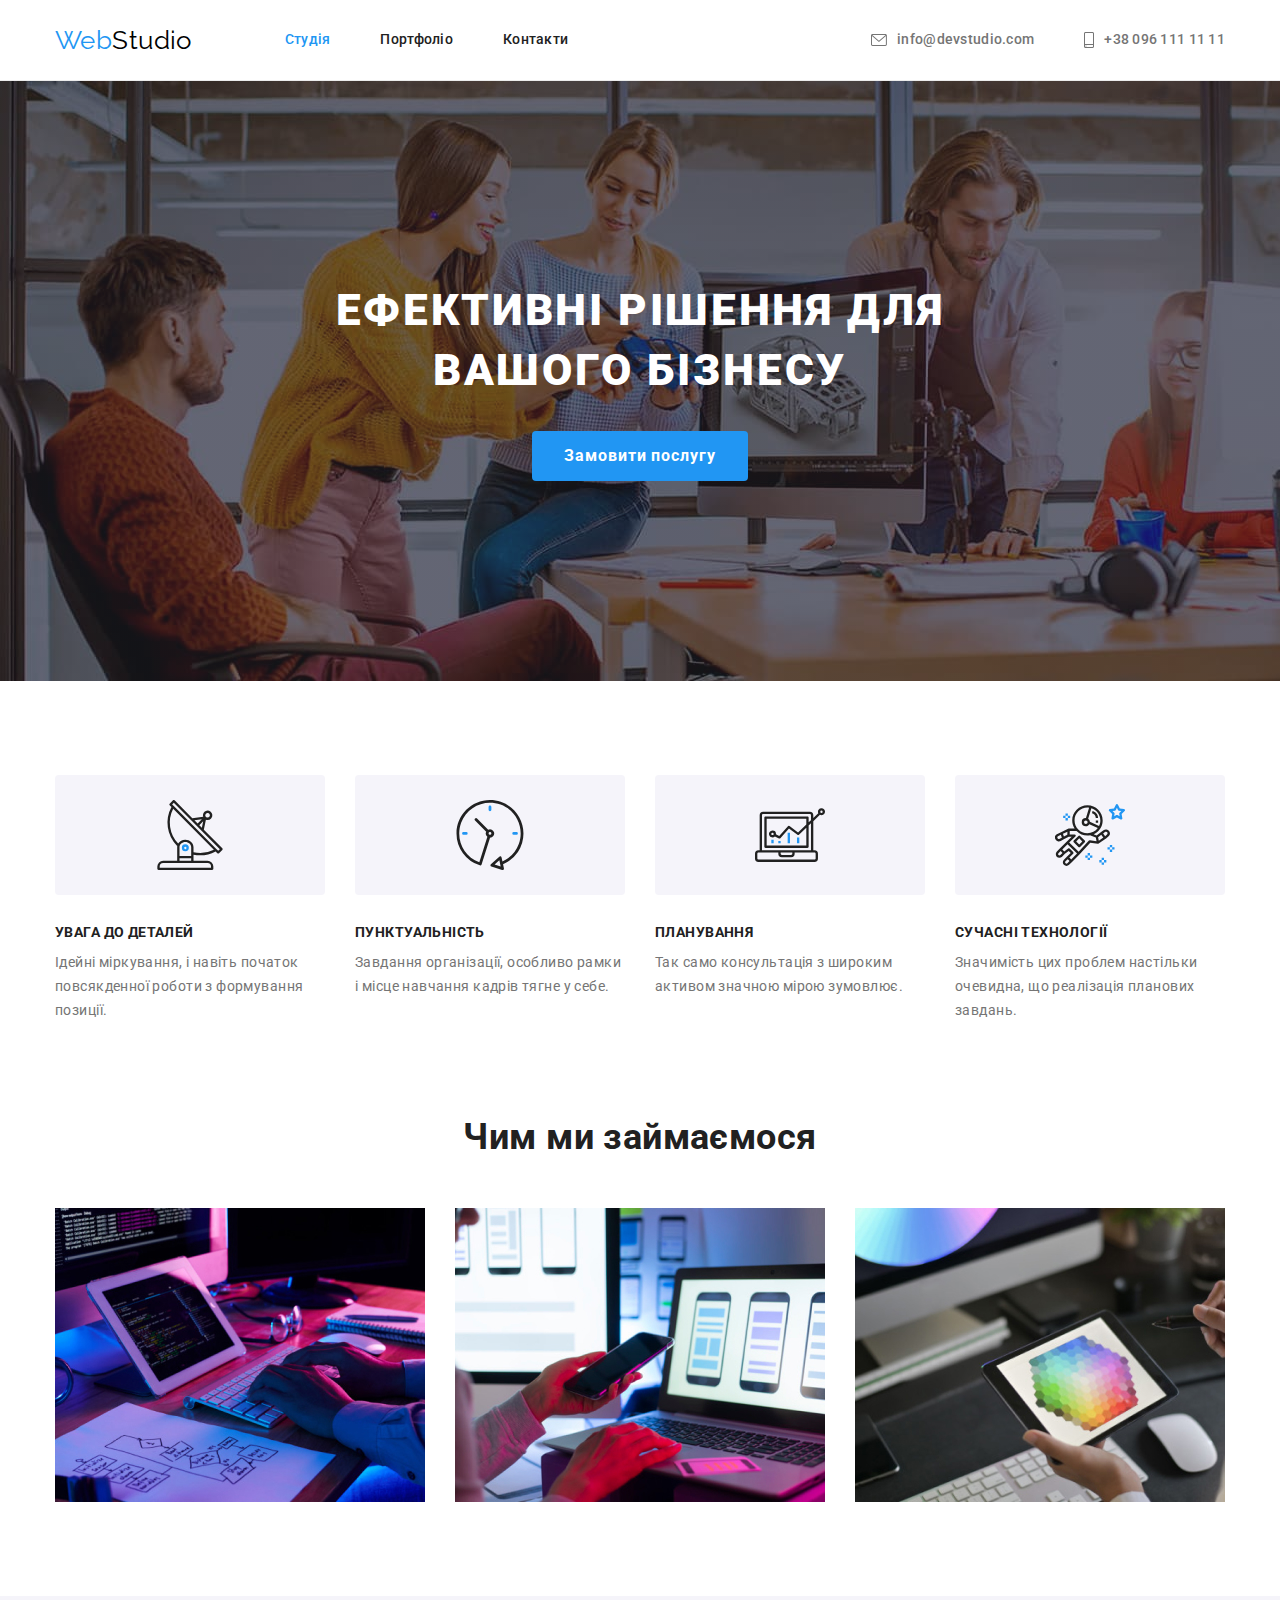
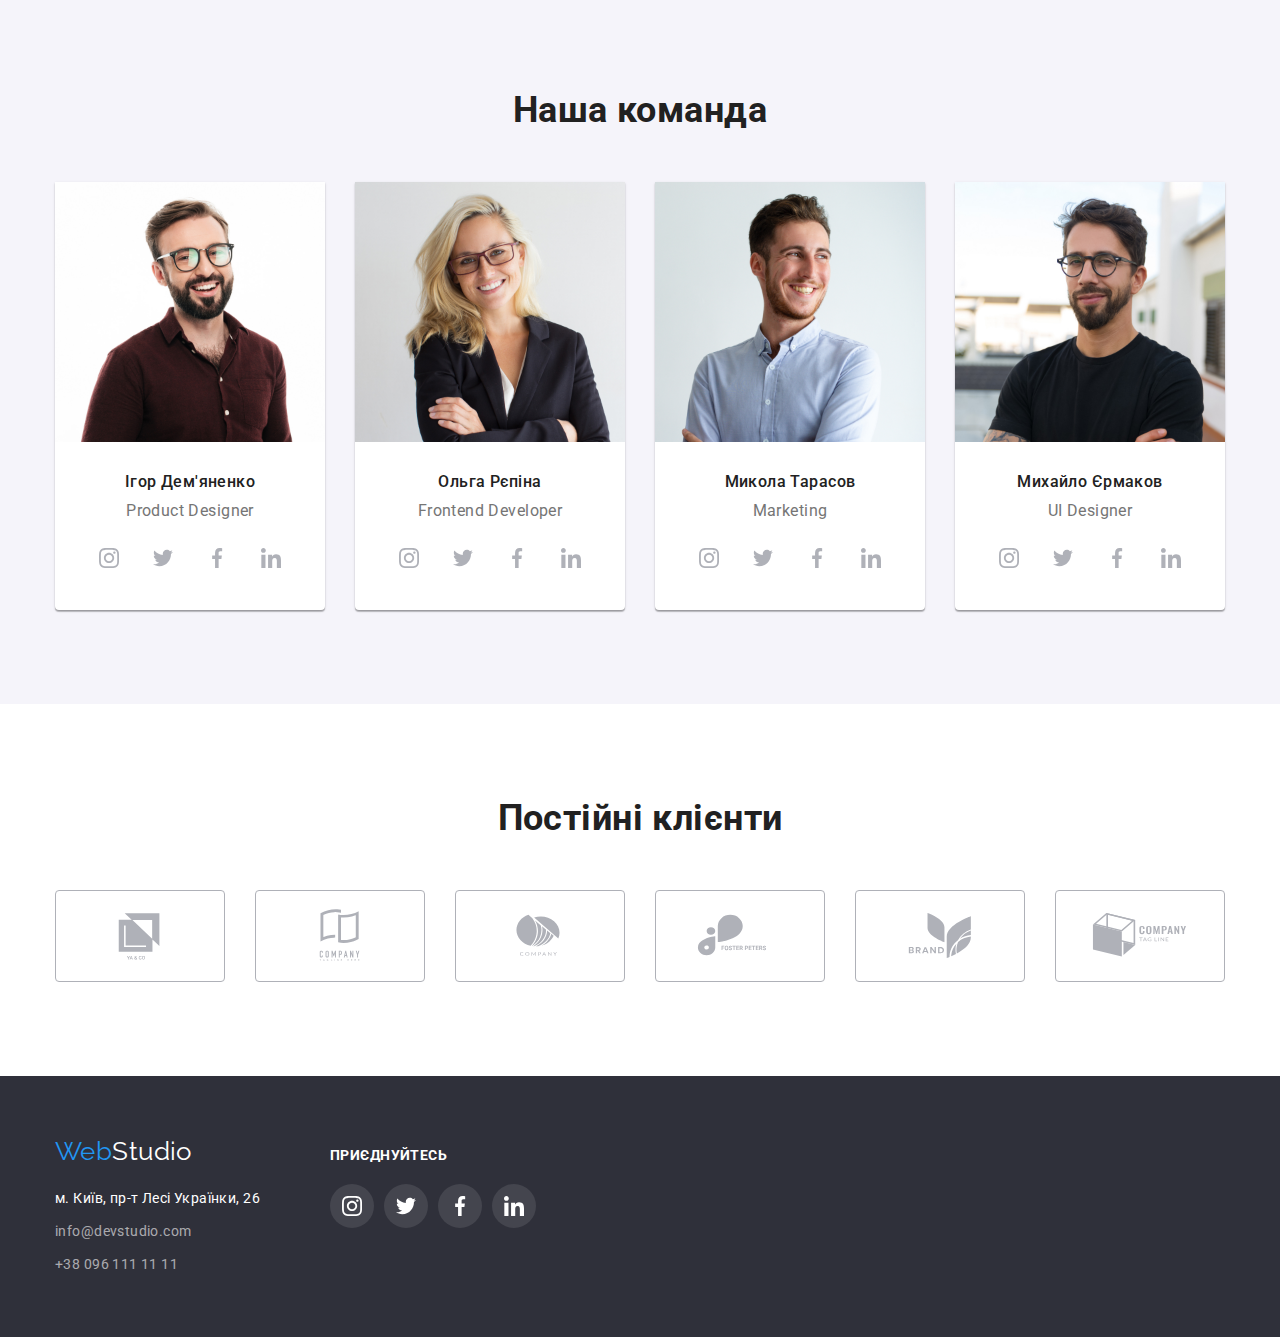
==== index.html @ 2f9bc8a1 "Clone" ====
<!DOCTYPE html>
<html lang="uk">
	<head>
		<meta charset="UTF-8" />
		<meta http-equiv="X-UA-Compatible" content="IE=edge" />
		<meta name="viewport" content="width=device-width, initial-scale=1.0" />
		<title>Document</title>
		<link rel="preconnect" href="https://fonts.googleapis.com" />
		<link rel="preconnect" href="https://fonts.gstatic.com" crossorigin />
		<link
			href="https://fonts.googleapis.com/css2?family=Raleway:wght@700&family=Roboto:wght@400;500;700;900&display=swap"
			rel="stylesheet"
		/>
		<link
			rel="stylesheet"
			href="https://cdnjs.cloudflare.com/ajax/libs/modern-normalize/1.1.0/modern-normalize.min.css"
		/>
		<link rel="stylesheet" href="./css/style.css" />
	</head>
	<body>
		<!-- Шапка сайта -->
		<header class="page-header">
			<nav class="conteiner main-nav">
				<a href="./index.html" class="logo link">Web<span class="logo-header">Studio</span></a>

				<ul class="site-nav list">
					<li class="item"><a href="./index.html" class="link current">Студія</a></li>
					<li class="item"><a href="./portfolio.html" class="link">Портфоліо</a></li>
					<li class="item"><a href="#" class="link">Контакти</a></li>
				</ul>
				<ul class="site-con list">
					<li class="site-con-item"
						><a href="mailto:info@devstudio.com" class="mail-item link text"
							><svg viewBox="0 0 43 32" width="16" class="icon">
								<use xlink:href="./images/sprite.svg#icon-envelope"></use></svg
							>info@devstudio.com</a
						></li
					>
					<li class="site-con-item"
						><a href="tel:+380961111111" class="phone-item link text"
							><svg viewBox="0 0 20 32" width="10" class="icon">
								<use xlink:href="./images/sprite.svg#icon-smartphone"></use></svg
							>+38 096 111 11 11</a
						></li
					>
				</ul>
			</nav>
		</header>
		<main>
			<!-- Герой -->
			<section class="hero hero-bg">
				<h1 class="hero-title">Ефективні рішення для вашого бізнесу</h1>
				<!-- <a href="">Замовити послугу</a> -->
				<button type="button" class="button primary">Замовити послугу</button>
			</section>
			<!--feature Skills -->
			<section class="section feature">
				<div class="conteiner">
					<h2 class="visually-hidden">Скіллс</h2>
					<ul class="feature-list list">
						<li class="feature-item icon-one">
							<h3 class="title">УВАГА ДО ДЕТАЛЕЙ</h3>
							<p class="text"> Ідейні міркування, і навіть початок повсякденної роботи з формування позиції. </p>
						</li>
						<li class="feature-item icon-two">
							<h3 class="title">ПУНКТУАЛЬНІСТЬ</h3>
							<p class="text"> Завдання організації, особливо рамки і місце навчання кадрів тягне у себе. </p>
						</li>
						<li class="feature-item icon-three">
							<h3 class="title">ПЛАНУВАННЯ</h3>
							<p class="text"> Так само консультація з широким активом значною мірою зумовлює. </p>
						</li>
						<li class="feature-item icon-foure">
							<h3 class="title">СУЧАСНІ ТЕХНОЛОГІЇ</h3>
							<p class="text"> Значимість цих проблем настільки очевидна, що реалізація планових завдань. </p>
						</li>
					</ul>
				</div>
			</section>
			<!-- Work -->
			<section class="section work">
				<div class="conteiner">
					<h2 class="section-title">Чим ми займаємося</h2>
					<ul class="work-list list">
						<li class="work-item"><img src="./images/box1.jpg" alt="кодінг" width="370" /></li>
						<li class="work-item"><img src="./images/img.jpg" alt="адаптація" width="370" /></li>
						<li class="work-item"><img src="./images/box3.jpg" alt="вибір кольору" width="370" /></li>
					</ul>
				</div>
			</section>
			<!-- team -->
			<section class="section team">
				<div class="conteiner">
					<h2 class="section-title">Наша команда</h2>
					<ul class="team-list list">
						<li class="team-item">
							<img src="./images/img-4.jpg" alt="Ігор Дем'яненко" width="270" />
							<h3 class="title">Ігор Дем'яненко</h3>
							<p class="text">Product Designer</p>
							<ul class="social-item-list list">
								<li class="social-item">
									<a href="">
										<svg viewBox="0 0 100 100" width="20">
											<use xlink:href="./images/sprite.svg#icon-instagram"></use>
										</svg>
									</a>
								</li>
								<li class="social-item"
									><a href="">
										<svg viewBox="0 0 100 100" width="20">
											<use xlink:href="./images/sprite.svg#icon-twitter"></use>
										</svg> </a
								></li>
								<li class="social-item"
									><a href="">
										<svg viewBox="0 0 100 100" width="20">
											<use xlink:href="./images/sprite.svg#icon-facebook"></use>
										</svg> </a
								></li>
								<li class="social-item"
									><a href="">
										<svg viewBox="0 0 100 100" width="20">
											<use xlink:href="./images/sprite.svg#icon-linkedin"></use>
										</svg> </a
								></li>
							</ul>
						</li>
						<li class="team-item">
							<img src="./images/img-1.jpg" alt="Ольга Рєпіна" width="270" />
							<h3 class="title">Ольга Рєпіна</h3>
							<p class="text">Frontend Developer</p>
							<ul class="social-item-list list">
								<li class="social-item">
									<a href="">
										<svg viewBox="0 0 100 100" width="20">
											<use xlink:href="./images/sprite.svg#icon-instagram"></use>
										</svg>
									</a>
								</li>
								<li class="social-item"
									><a href="">
										<svg viewBox="0 0 100 100" width="20">
											<use xlink:href="./images/sprite.svg#icon-twitter"></use>
										</svg> </a
								></li>
								<li class="social-item"
									><a href="">
										<svg viewBox="0 0 100 100" width="20">
											<use xlink:href="./images/sprite.svg#icon-facebook"></use>
										</svg> </a
								></li>
								<li class="social-item"
									><a href="">
										<svg viewBox="0 0 100 100" width="20">
											<use xlink:href="./images/sprite.svg#icon-linkedin"></use>
										</svg> </a
								></li>
							</ul>
						</li>
						<li class="team-item">
							<img src="./images/img-2.jpg" alt="Микола Тарасов" width="270" />
							<h3 class="title">Микола Тарасов</h3>
							<p class="text">Marketing</p>
							<ul class="social-item-list list">
								<li class="social-item">
									<a href="">
										<svg viewBox="0 0 100 100" width="20">
											<use xlink:href="./images/sprite.svg#icon-instagram"></use>
										</svg>
									</a>
								</li>
								<li class="social-item"
									><a href="">
										<svg viewBox="0 0 100 100" width="20">
											<use xlink:href="./images/sprite.svg#icon-twitter"></use>
										</svg> </a
								></li>
								<li class="social-item"
									><a href="">
										<svg viewBox="0 0 100 100" width="20">
											<use xlink:href="./images/sprite.svg#icon-facebook"></use>
										</svg> </a
								></li>
								<li class="social-item"
									><a href="">
										<svg viewBox="0 0 100 100" width="20">
											<use xlink:href="./images/sprite.svg#icon-linkedin"></use>
										</svg> </a
								></li>
							</ul>
						</li>
						<li class="team-item">
							<img src="./images/img-3.jpg" alt="Михайло Єрмаков" width="270" />
							<h3 class="title">Михайло Єрмаков</h3>
							<p class="text">UI Designer</p>
							<ul class="social-item-list list">
								<li class="social-item">
									<a href="">
										<svg viewBox="0 0 100 100" width="20">
											<use xlink:href="./images/sprite.svg#icon-instagram"></use>
										</svg>
									</a>
								</li>
								<li class="social-item"
									><a href="">
										<svg viewBox="0 0 100 100" width="20">
											<use xlink:href="./images/sprite.svg#icon-twitter"></use>
										</svg> </a
								></li>
								<li class="social-item"
									><a href="">
										<svg viewBox="0 0 100 100" width="20">
											<use xlink:href="./images/sprite.svg#icon-facebook"></use>
										</svg> </a
								></li>
								<li class="social-item"
									><a href="">
										<svg viewBox="0 0 100 100" width="20">
											<use xlink:href="./images/sprite.svg#icon-linkedin"></use>
										</svg> </a
								></li>
							</ul>
						</li>
					</ul>
				</div>
			</section>
			<!-- Client -->
			<section class="section client">
				<div class="conteiner">
					<h2 class="section-title">Постійні клієнти</h2>
					<ul class="client-list list">
						<li class="client-item"
							><a href="">
								<svg viewBox="0 0 57 32" width="106" class="client-icon">
									<use xlink:href="./images/sprite.svg#icon-Logo"></use></svg></a
						></li>
						<li class="client-item"
							><a href=""
								><svg viewBox="0 0 57 32" width="106" class="client-icon">
									<use xlink:href="./images/sprite.svg#icon-Logo-1"></use></svg></a
						></li>
						<li class="client-item"
							><a href=""
								><svg viewBox="0 0 57 32" width="106" class="client-icon">
									<use xlink:href="./images/sprite.svg#icon-Logo-2"></use></svg></a
						></li>
						<li class="client-item"
							><a href=""
								><svg viewBox="0 0 57 32" width="106" class="client-icon">
									<use xlink:href="./images/sprite.svg#icon-Logo-3"></use></svg></a
						></li>
						<li class="client-item"
							><a href=""
								><svg viewBox="0 0 57 32" width="106" class="client-icon">
									<use xlink:href="./images/sprite.svg#icon-Logo-4"></use></svg></a
						></li>
						<li class="client-item"
							><a href=""
								><svg viewBox="0 0 57 32" width="106" class="client-icon">
									<use xlink:href="./images/sprite.svg#icon-Logo-5"></use></svg></a
						></li>
					</ul>
				</div>
			</section>
		</main>
		<!-- Footer -->
		<footer class="footer-bg">
			<div class="conteiner footer-box">
				<div class="address">
					<a href="./index.html" class="logo footer">Web<span class="logo-footer">Studio</span></a>
					<address>
						<ul class="footer-list list">
							<li>
								<a href="https://goo.gl/maps/hFcLkhoPXMKdGGqA7" target="_blank"> м. Київ, пр-т Лесі Українки, 26 </a>
							</li>
							<li><a href="mailto:info@devstudio.com" class="footer-list-link">info@devstudio.com</a></li>
							<li><a href="tel:+380961111111" class="footer-list-link">+38 096 111 11 11</a></li>
						</ul>
					</address>
				</div>
				<div class="footer-social">
					<p class="text">ПРИЄДНУЙТЕСЬ</p>
					<ul class="social-item-list list">
						<li class="social-item">
							<a href="">
								<svg viewBox="0 0 100 100" width="20">
									<use xlink:href="./images/sprite.svg#icon-instagram"></use>
								</svg>
							</a>
						</li>
						<li class="social-item"
							><a href="">
								<svg viewBox="0 0 100 100" width="20">
									<use xlink:href="./images/sprite.svg#icon-twitter"></use>
								</svg> </a
						></li>
						<li class="social-item"
							><a href="">
								<svg viewBox="0 0 100 100" width="20">
									<use xlink:href="./images/sprite.svg#icon-facebook"></use>
								</svg> </a
						></li>
						<li class="social-item"
							><a href="">
								<svg viewBox="0 0 100 100" width="20">
									<use xlink:href="./images/sprite.svg#icon-linkedin"></use></svg></a
						></li>
					</ul>
				</div>
			</div>
		</footer>
	</body>
</html>
---- css/style.css ----
/* Logo-color #2196F3 #000000  */
/* text-color #212121 #757575 */
/* blue #2196F3 */
/* white #FFFFFF */
/* footer color: rgba(255, 255, 255, 0.6); */
/* background color #FFFFFF #2F303A #F5F5F5 #F5F4FA  */
:root {
	--primary-text-color: #212121;
	--paragraph-text-color: #757575;
	--accent-color: #2196f3;
	--primary-white-color: #ffffff;
	--secondary-color: #f5f4fa;
	--bg-secondary-color: #2f303a;
	--icon-color: #afb1b8;
}

/* * {
	outline: 1px solid orange;
} */

h1,
h2,
h3,
h4,
h5,
h6,
ul,
p {
	margin: 0;
}
ul {
	padding: 0;
}

.conteiner {
	width: 1200px;
	padding-left: 15px;
	padding-right: 15px;
	margin: 0 auto;
}

body {
	background: var(--primary-white-color);
	color: var(--primary-text-color);
	font-size: 14px;
	font-family: Roboto, sans-serif;
	letter-spacing: 0.03em;
}

.text {
	color: var(--paragraph-text-color);
	/* font-size: 14px; */
	line-height: 1.71;
}

.list {
	list-style: none;
}

/* Logo */
.logo > span:hover,
.logo > span:focus {
	color: var(--accent-color);
}

.logo {
	color: var(--accent-color);
	font-family: Raleway, sans-serif;
	font-size: 26px;
	line-height: 1.19;
	text-decoration: none;
}
.logo-header {
	color: #000000;
}

.logo-footer {
	color: var(--primary-white-color);
}
/* Header */

.page-header {
	border-bottom: 1px solid #ececec;
}

.main-nav {
	display: flex;
	align-items: center;
}

/* Site-nav */

.site-nav {
	display: flex;
	margin-left: 93px;
}

.site-nav .item:not(:last-child),
.site-con :not(:last-child) {
	margin-right: 50px;
}

.site-nav .link {
	display: block;
	padding-top: 32px;
	padding-bottom: 32px;
	color: var(--primary-text-color);
	font-weight: 500;
	/* font-size: 14px; */
	line-height: 1.14;
	letter-spacing: 0.02em;
	text-decoration: none;
}

.site-nav .link:hover,
.site-nav .link:focus {
	color: var(--accent-color);
}

.site-nav .link.current {
	color: var(--accent-color);
}

.site-con {
	display: flex;
	margin-left: auto;
}
.icon {
	display: flex;
	align-items: center;
	margin-right: 10px;
	fill: var(--icon-color);
	--icon-color: currentColor;
}
/* .icon:hover,
.icon:focus {
	fill: var(--accent-color);
} */

.site-con-item a {
	display: flex;
	fill: var(--icon-color);
	/* outline: 1px solid tomato; */
}

.site-con .link {
	font-weight: 500;

	/* font-size: 14px; */
	line-height: 1.14;
	letter-spacing: 0.02em;
	text-decoration: none;
}

.site-con a:hover,
.site-con a:focus {
	color: var(--accent-color);
	fill: var(--accent-color);
}

/* Hero */
.hero {
	text-align: center;
	padding-top: 200px;
	padding-bottom: 200px;
}

.hero-title {
	max-width: 696px;
	margin: 0 auto;
	margin-bottom: 30px;

	color: var(--primary-white-color);
	font-weight: 900;
	font-size: 44px;
	line-height: 1.36;

	text-align: center;
	letter-spacing: 0.06em;
	text-transform: uppercase;
}

.hero-bg {
	height: 600px;
	max-width: 1600px;
	margin-left: auto;
	margin-right: auto;
	background-image: linear-gradient(to right, rgba(47, 48, 58, 0.4), rgba(47, 48, 58, 0.4)),
		url(../images/backgraund-hero.jpg);
	/* text-align: center; */
	background-color: var(--bg-secondary-color);
}

/* Section */

/* Hide heading */
.visually-hidden {
	position: absolute;
	white-space: nowrap;
	width: 1px;
	height: 1px;
	overflow: hidden;
	border: 0;
	padding: 0;
	clip: rect(0 0 0 0);
	clip-path: inset(50%);
	margin: -1px;
}

.section {
	padding-top: 94px;
	padding-bottom: 94px;
}

.section-title {
	margin-bottom: 50px;

	/* color: #212121; */
	font-weight: 700;
	font-size: 36px;
	line-height: 1.16;
	text-align: center;
}

/* feature */

.title {
	margin-bottom: 10px;
}

.feature {
	padding-bottom: 47px;
}

.feature-list {
	display: flex;
	/* max-width: 270px; */
	margin: auto;
}

.feature-item {
	max-width: 270px;
	margin-right: 30px;
}

.feature-item::before {
	display: block;
	content: "";
	height: 120px;
	background-color: var(--secondary-color);
	border-radius: 4px;
	margin-bottom: 30px;
	background-repeat: no-repeat;
	background-position: center;
	/* background-size: contain; */
}

.icon-one::before {
	background-image: url("../images/svg/antenna.svg");
}

.icon-two::before {
	background-image: url("../images/svg/clock.svg");
}

.icon-three::before {
	background-image: url("../images/svg/diagram.svg");
}

.icon-foure::before {
	background-image: url("../images/svg/astronaut.svg");
}

.feature-list .title {
	font-weight: 700;
	font-size: 14px;
	line-height: 1.14;
	text-transform: uppercase;
}

.feature-item:last-child {
	margin-right: 0;
}

/* Work */
.work {
	padding-top: 47px;
}
.work-list {
	display: flex;
	justify-content: space-between;
}
/* Team */

.team {
	background-color: var(--secondary-color);
}

.team-list {
	display: flex;
}

.team-item {
	margin-right: 30px;
	background: #ffffff;

	text-align: center;

	box-shadow: 0px 1px 3px rgba(0, 0, 0, 0.12), 0px 1px 1px rgba(0, 0, 0, 0.14), 0px 2px 1px rgba(0, 0, 0, 0.2);
	border-radius: 0px 0px 4px 4px;
}

.team-list .team-item:last-child {
	margin-right: 0;
}

.team-list .title {
	margin-top: 30px;

	font-weight: 500;
	font-size: 16px;
	line-height: 1.19;
}

.team-list .text {
	margin-bottom: 16px;

	font-size: 16px;
	line-height: 1.19;
}

.social-item-list {
	display: flex;
	justify-content: center;
	margin-bottom: 30px;
	gap: 10px;
}

.social-item a {
	display: flex;
	justify-content: center;
	fill: var(--icon-color);
	width: 44px;
	height: 44px;
	background-color: var(--primary-white-color);
	border-radius: 50%;
}

.social-item a:hover,
.social-item a:focus {
	background: var(--accent-color);
	fill: var(--primary-white-color);
}

/* Clients */

.client-list {
	display: flex;
	justify-content: space-between;
}

.client-item {
	display: flex;
	justify-content: center;
	width: 170px;
	height: 92px;
	border: 1px solid #afb1b8;
	border-radius: 4px;
}

.client-item a {
	display: flex;
	justify-content: center;
	fill: var(--icon-color);
	padding: 0 32px;
}

.client-item a:hover,
.client-item a:focus {
	fill: var(--accent-color);
}

.client-item:hover,
.client-item:focus {
	width: 170px;
	height: 92px;
	border: 1px solid var(--accent-color);
	border-radius: 4px;
}

/* footer */
.logo.footer {
	display: block;
	margin-bottom: 20px;
}

.footer-list li {
	margin-bottom: 9px;
}

.footer-list a {
	color: var(--primary-white-color);
	font-size: 14px;
	line-height: 1.71;
	text-decoration: none;
	font-style: normal;
}

.footer-list .footer-list-link {
	color: rgba(255, 255, 255, 0.6);
}

.footer-list a:hover,
.footer-list a:focus {
	color: var(--accent-color);
}

.footer-bg {
	padding-top: 60px;
	padding-bottom: 60px;
	background-color: var(--bg-secondary-color);
}

.footer-list li:last-child {
	margin: 0;
}

.footer-box {
	display: flex;
	align-items: baseline;
}

.footer-social {
	width: 206px;
	margin-left: 70px;
}

.footer-social ul {
	margin-bottom: 0;
}

.footer-social .text {
	font-weight: 700;
	font-size: 14px;
	line-height: 1.14;
	/* letter-spacing: 0.03em; */
	text-transform: uppercase;

	color: var(--primary-white-color);
	margin-bottom: 20px;
}

.footer-social .social-item a {
	fill: var(--primary-white-color);
	background: rgba(255, 255, 255, 0.1);
}
.footer-social .social-item a:hover,
.footer-social .social-item a:focus {
	background: var(--accent-color);
}

/* Button */

.button {
	font-family: inherit;
	text-decoration: none;
	cursor: pointer;
	border-radius: 4px;
	border: none;
}

.button.primary {
	padding: 10px 32px;

	color: var(--primary-white-color);
	background-color: var(--accent-color);
	font-weight: 700;
	font-size: 16px;
	line-height: 1.88;
	letter-spacing: 0.06em;
}
.button.secondary {
	padding-left: 22px;
	padding-right: 22px;
	padding-top: 6px;
	padding-bottom: 6px;

	color: var(--primary-text-color);
	background-color: var(--secondary-color);

	font-weight: 500;
	font-size: 16px;
	line-height: 1.62;

	text-align: center;
	letter-spacing: 0.03em;
}

.button:hover,
.button:focus {
	color: var(--primary-white-color);
	background-color: var(--accent-color);
	box-shadow: 0px 3px 1px rgba(0, 0, 0, 0.1), 0px 1px 2px rgba(0, 0, 0, 0.08), 0px 2px 2px rgba(0, 0, 0, 0.12);
}

/* portfolio */

img {
	display: block;
}

.filter-button {
	display: flex;
	gap: 9px;
	/* width: 575px;
	margin: auto; */
	justify-content: center;
	margin-bottom: 50px;
}

.filter-list {
	display: flex;
	flex-wrap: wrap;
}

.filter-item {
	width: 370px;
	margin-right: 30px;
	margin-bottom: 30px;
	/* box-shadow: 0px 1px 1px rgba(0, 0, 0, 0.12), 0px 4px 4px rgba(0, 0, 0, 0.06), 1px 4px 6px rgba(0, 0, 0, 0.16); */
	/* border: 1px solid #eeeeee; */
}

.filter-item-list {
	display: block;
	text-decoration: none;
	color: var(--primary-text-color);
}

.filter-item-list:hover,
.filter-item-list:focus {
	box-shadow: 0px 1px 1px rgba(0, 0, 0, 0.12), 0px 4px 4px rgba(0, 0, 0, 0.06), 1px 4px 6px rgba(0, 0, 0, 0.16);
}

.border {
	padding-top: 20px;
	padding-right: 24px;
	padding-bottom: 20px;
	padding-left: 24px;

	border: 1px solid #eeeeee;
	border-top: transparent;
}

/* .border {
	border-bottom:1px solid #eeeeee;
	border-left:1px solid #eeeeee;
	border-right:1px solid #eeeeee;
} */

.filter-item:nth-child(3n) {
	margin-right: 0;
}

.filter-item:nth-last-child(-n + 3) {
	margin-bottom: 0;
}

.filter-list .title {
	/* padding-top: 20px;
	padding-left: 24px; */

	margin-bottom: 4px;
	font-weight: 700;
	font-size: 18px;
	line-height: 2;

	letter-spacing: 0.06em;
}

.filter-list .text {
	/* padding-bottom: 20px;
	padding-left: 24px; */

	font-size: 16px;
	line-height: 1.88;

	letter-spacing: 0.03em;
}
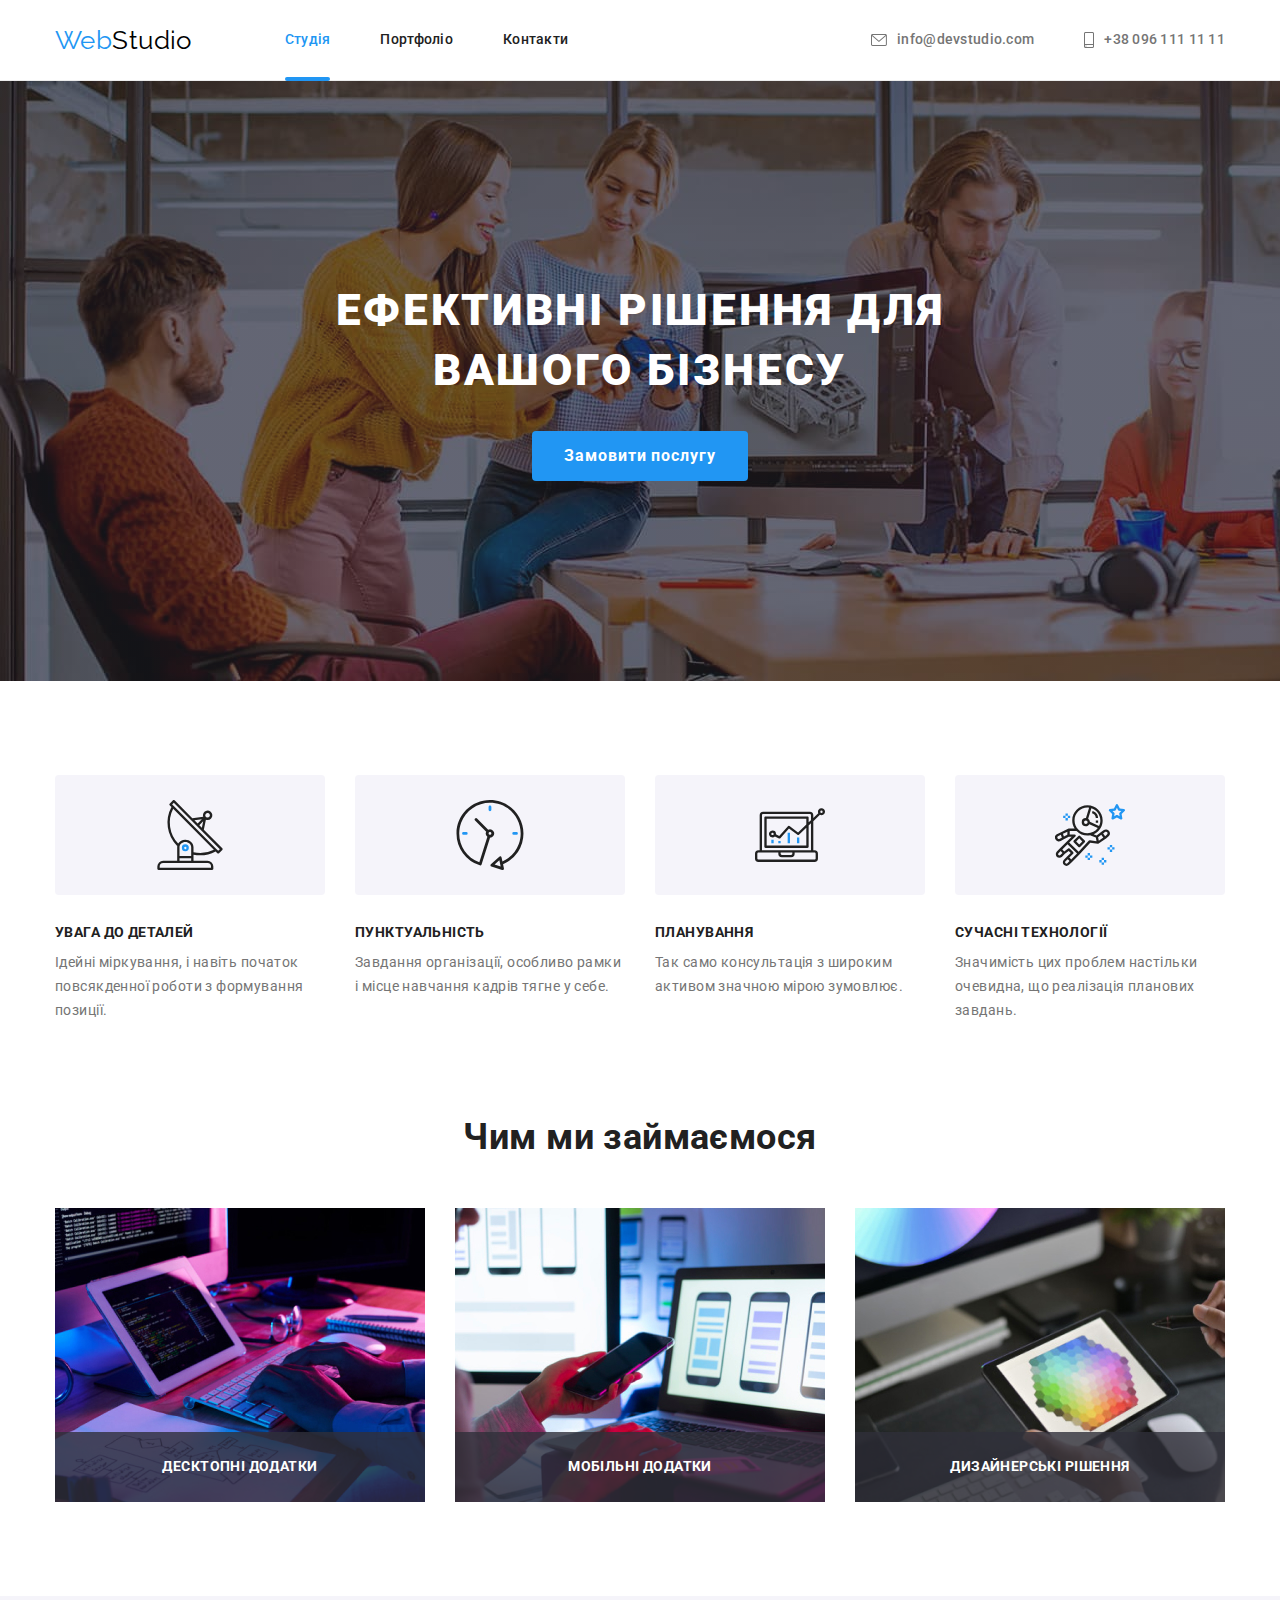
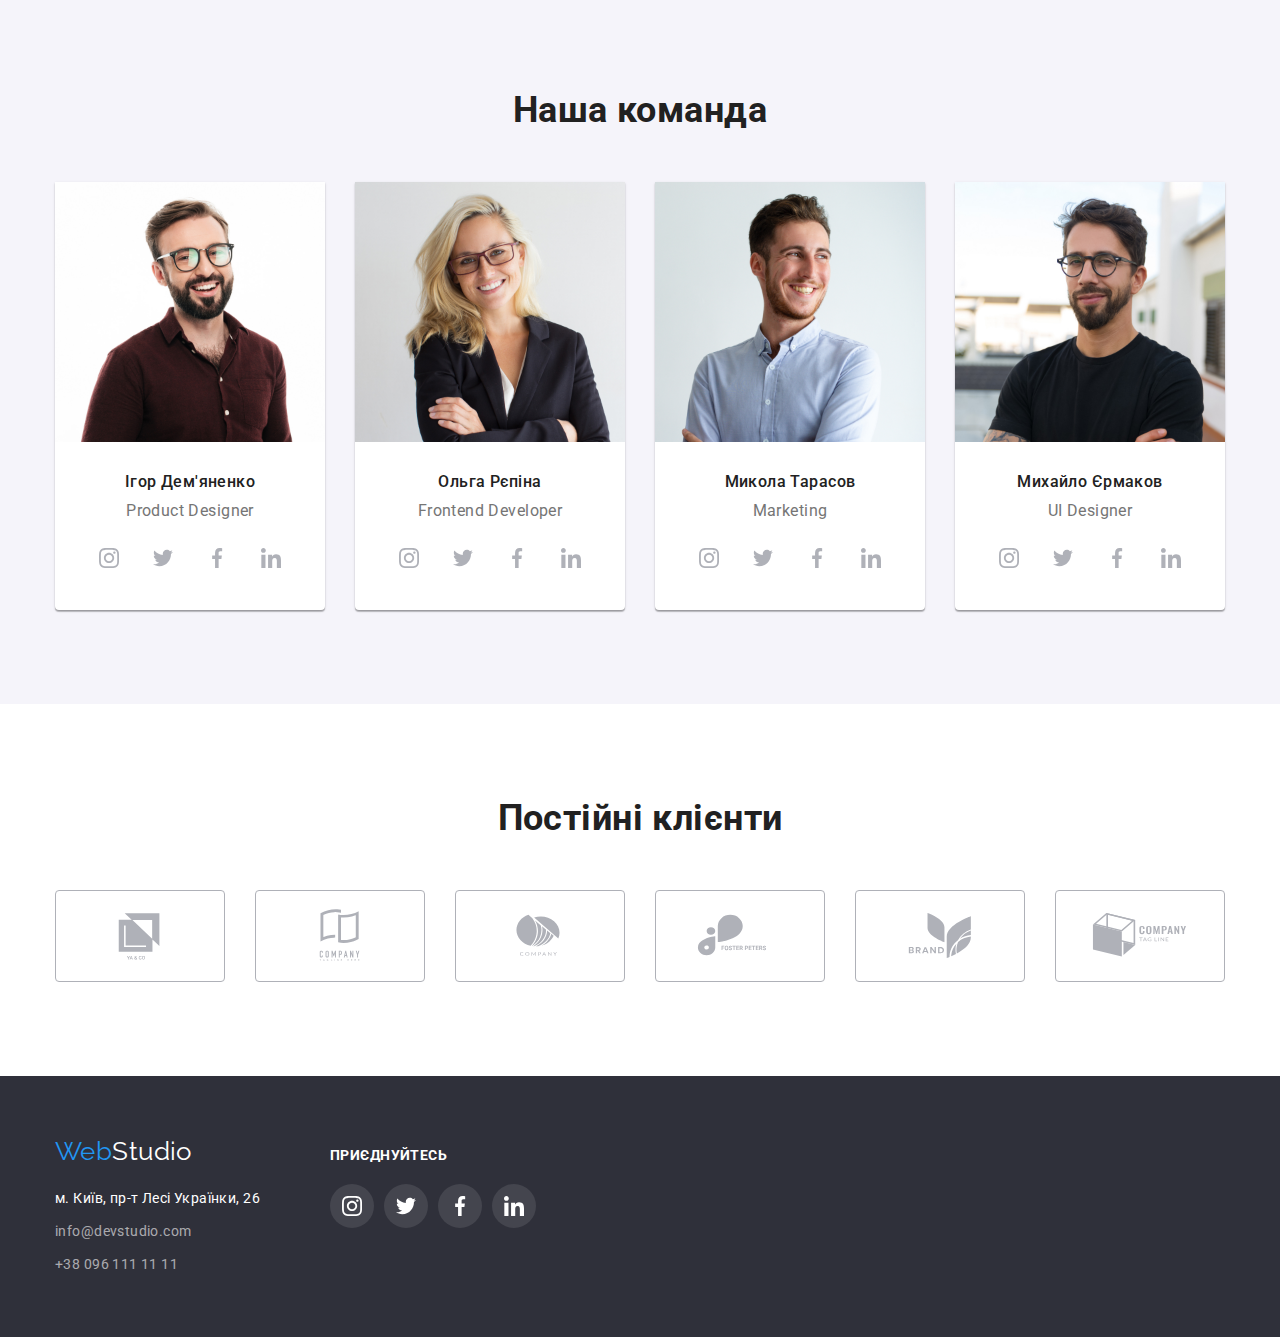
==== commit 3dcab889: "Redact_01" ====
--- a/index.html
+++ b/index.html
@@ -15,7 +15,7 @@
 			rel="stylesheet"
 			href="https://cdnjs.cloudflare.com/ajax/libs/modern-normalize/1.1.0/modern-normalize.min.css"
 		/>
-		<link rel="stylesheet" href="./css/style.css" />
+		<link rel="stylesheet" href="./css/style.css" />		
 	</head>
 	<body>
 		<!-- Шапка сайта -->
@@ -51,7 +51,16 @@
 			<section class="hero hero-bg">
 				<h1 class="hero-title">Ефективні рішення для вашого бізнесу</h1>
 				<!-- <a href="">Замовити послугу</a> -->
-				<button type="button" class="button primary">Замовити послугу</button>
+				<button type="button" class="button primary" data-modal-open>Замовити послугу</button>
+				<div class="backdrop is-hidden" data-modal>
+					<div class="modal">
+						<button class="modal-btn" data-modal-close>
+							<svg viewBox="0 0 32 32" width="18">
+								<use xlink:href="./images/sprite.svg#icon-close"></use>
+							</svg>
+						</button>
+					</div>
+				</div>
 			</section>
 			<!--feature Skills -->
 			<section class="section feature">
@@ -82,9 +91,18 @@
 				<div class="conteiner">
 					<h2 class="section-title">Чим ми займаємося</h2>
 					<ul class="work-list list">
-						<li class="work-item"><img src="./images/box1.jpg" alt="кодінг" width="370" /></li>
-						<li class="work-item"><img src="./images/img.jpg" alt="адаптація" width="370" /></li>
-						<li class="work-item"><img src="./images/box3.jpg" alt="вибір кольору" width="370" /></li>
+						<li class="work-item"
+							><img src="./images/box1.jpg" alt="кодінг" width="370" />
+							<p>Десктопні додатки</p>
+						</li>
+						<li class="work-item"
+							><img src="./images/img.jpg" alt="адаптація" width="370" />
+							<p>Мобільні додатки</p>
+						</li>
+						<li class="work-item"
+							><img src="./images/box3.jpg" alt="вибір кольору" width="370" />
+							<p>Дизайнерські рішення</p>
+						</li>
 					</ul>
 				</div>
 			</section>
@@ -309,5 +327,6 @@
 				</div>
 			</div>
 		</footer>
+		<script src="./js/modal.js"></script>
 	</body>
 </html>
--- a/css/style.css
+++ b/css/style.css
@@ -14,10 +14,6 @@
 	--icon-color: #afb1b8;
 }
 
-/* * {
-	outline: 1px solid orange;
-} */
-
 h1,
 h2,
 h3,
@@ -93,6 +89,7 @@
 .site-nav {
 	display: flex;
 	margin-left: 93px;
+	/* position: relative; */
 }
 
 .site-nav .item:not(:last-child),
@@ -110,6 +107,10 @@
 	line-height: 1.14;
 	letter-spacing: 0.02em;
 	text-decoration: none;
+
+	transition-property: color;
+	transition-duration: 250ms;
+	transition-timing-function:cubic-bezier(0.4, 0, 0.2, 1);
 }
 
 .site-nav .link:hover,
@@ -119,6 +120,19 @@
 
 .site-nav .link.current {
 	color: var(--accent-color);
+	position: relative;
+	display: block;
+}
+
+.site-nav .link.current::after {
+	position: absolute;
+	display: block;
+	bottom: -1px;
+	content: "";
+	width: 100%;
+	height: 4px;
+	background-color: var(--accent-color);
+	border-radius: 2px;
 }
 
 .site-con {
@@ -132,10 +146,6 @@
 	fill: var(--icon-color);
 	--icon-color: currentColor;
 }
-/* .icon:hover,
-.icon:focus {
-	fill: var(--accent-color);
-} */
 
 .site-con-item a {
 	display: flex;
@@ -150,15 +160,77 @@
 	line-height: 1.14;
 	letter-spacing: 0.02em;
 	text-decoration: none;
-}
-
-.site-con a:hover,
-.site-con a:focus {
+
+	transition-property: background-color;
+	transition-duration: 250ms;
+	transition-timing-function:cubic-bezier(0.4, 0, 0.2, 1);
+}
+
+.site-con .link:hover,
+.site-con .link:focus {
 	color: var(--accent-color);
 	fill: var(--accent-color);
 }
 
 /* Hero */
+
+.backdrop {
+	z-index: 1;
+	position: fixed;
+	top: 0;
+	left: 0;
+	width: 100%;
+	height: 100%;
+	background-color: rgba(0, 0, 0, 0.2);
+	opacity: 1;
+	visibility: visible;
+	
+
+	transition: opacity 250ms cubic-bezier(0.4, 0, 0.2, 1), 
+	visibility 250ms cubic-bezier(0.4, 0, 0.2, 1);
+}
+
+.backdrop.is-hidden {
+	opacity: 0;
+	pointer-events: none;
+}
+
+.backdrop.is-hidden .modal{
+	transform: translate(-50%, -50%);
+}
+
+.modal {
+	position: absolute;
+	min-width: 528px;
+	min-height: 581px;
+	left: 50%;
+	top: 50%;
+	transform: translate(-50%, -50%);
+/* 
+	transition: transform 500ms cubic-bezier(0.4, 0, 0.2, 1); */
+	background-color: var(--primary-white-color);
+	box-shadow: 0px 1px 3px rgba(0, 0, 0, 0.12), 0px 1px 1px rgba(0, 0, 0, 0.14), 0px 2px 1px rgba(0, 0, 0, 0.2);
+	border-radius: 4px;
+	transition-duration: 500ms;
+	transition-property:box-shadow, opacity, background-color;
+	transition-timing-function: cubic-bezier(0.4, 0, 0.2, 1);
+}
+
+.modal-btn {
+	display: flex;
+	align-items: center;
+	justify-content: center;
+	position: absolute;
+	width: 30px;
+	height: 30px;
+	right: 8px;
+	top: 8px;
+
+	background: var(--primary-white-color);
+	border: 1px solid rgba(0, 0, 0, 0.1);
+	border-radius: 50%;
+}
+
 .hero {
 	text-align: center;
 	padding-top: 200px;
@@ -283,12 +355,34 @@
 }
 
 /* Work */
+
+.work-item p {
+	display: flex;
+	position: absolute;
+	bottom: 0;
+	width: 370px;
+	height: 70px;
+	font-weight: 700;
+	font-size: 14px;
+	line-height: 1.14;
+	align-items: center;
+	justify-content: center;
+	letter-spacing: 0.03em;
+	text-transform: uppercase;
+
+	background: rgba(47, 48, 58, 0.8);
+
+	color: #ffffff;
+}
+
 .work {
 	padding-top: 47px;
 }
 .work-list {
 	display: flex;
 	justify-content: space-between;
+
+	position: relative;
 }
 /* Team */
 
@@ -344,6 +438,10 @@
 	height: 44px;
 	background-color: var(--primary-white-color);
 	border-radius: 50%;
+
+	transition-property: background-color;
+	transition-duration: 250ms;
+	transition-timing-function:cubic-bezier(0.4, 0, 0.2, 1);
 }
 
 .social-item a:hover,
@@ -366,6 +464,10 @@
 	height: 92px;
 	border: 1px solid #afb1b8;
 	border-radius: 4px;
+
+	transition-property: border;
+	transition-duration: 250ms;
+	transition-timing-function:cubic-bezier(0.4, 0, 0.2, 1);
 }
 
 .client-item a {
@@ -373,6 +475,10 @@
 	justify-content: center;
 	fill: var(--icon-color);
 	padding: 0 32px;
+
+	transition-property: fill;
+	transition-duration: 250ms;
+	transition-timing-function:cubic-bezier(0.4, 0, 0.2, 1);
 }
 
 .client-item a:hover,
@@ -413,6 +519,9 @@
 .footer-list a:hover,
 .footer-list a:focus {
 	color: var(--accent-color);
+	transition-property: color;
+	transition-duration: 250ms;
+	transition-timing-function:cubic-bezier(0.4, 0, 0.2, 1);
 }
 
 .footer-bg {
@@ -453,6 +562,9 @@
 .footer-social .social-item a {
 	fill: var(--primary-white-color);
 	background: rgba(255, 255, 255, 0.1);
+	transition-property: background-color;
+	transition-duration: 250ms;
+	transition-timing-function:cubic-bezier(0.4, 0, 0.2, 1);
 }
 .footer-social .social-item a:hover,
 .footer-social .social-item a:focus {
@@ -467,6 +579,9 @@
 	cursor: pointer;
 	border-radius: 4px;
 	border: none;
+		transition-property: background-color;
+		transition-duration: 250ms;
+		transition-timing-function:cubic-bezier(0.4, 0, 0.2, 1);
 }
 
 .button.primary {
@@ -527,19 +642,64 @@
 	width: 370px;
 	margin-right: 30px;
 	margin-bottom: 30px;
-	/* box-shadow: 0px 1px 1px rgba(0, 0, 0, 0.12), 0px 4px 4px rgba(0, 0, 0, 0.06), 1px 4px 6px rgba(0, 0, 0, 0.16); */
-	/* border: 1px solid #eeeeee; */
 }
 
 .filter-item-list {
 	display: block;
 	text-decoration: none;
 	color: var(--primary-text-color);
+
+	box-shadow: 0;
+	transition-property: box-shadow;
+	transition-duration: 250ms;
+	transition-timing-function:cubic-bezier(0.4, 0, 0.2, 1);
 }
 
 .filter-item-list:hover,
 .filter-item-list:focus {
+
 	box-shadow: 0px 1px 1px rgba(0, 0, 0, 0.12), 0px 4px 4px rgba(0, 0, 0, 0.06), 1px 4px 6px rgba(0, 0, 0, 0.16);
+}
+
+.filter-item-list:hover .submenu {
+	transform: translatex(0);
+}
+
+.product-tumb {
+	position: relative;
+	width: 100%;
+	height: 100%;
+	overflow: hidden;
+}
+
+.submenu {
+	position: absolute;
+	top: 0;
+	left: 0;
+	width: 100%;
+	height: 100%;
+	background-color: rgba(33, 150, 243, 0.9);
+	/* opacity: 0; */
+	transform: translatey(100%);
+	/* transition-property: background-color; */
+	transition-duration: 250ms;
+	transition-timing-function:cubic-bezier(0.4, 0, 0.2, 1);
+	/* transform: translatey(100%);
+	transition: transform 250ms ease; */
+	/* cubic-bezier(0.4, 0, 0.2, 1); */
+}
+
+.submenu > p {
+	padding: 63px 24px;
+	font-style: normal;
+	font-weight: 400;
+	font-size: 18px;
+	line-height: 1.56;
+	/* or 156% */
+
+	letter-spacing: 0.03em;
+
+	color: #ffffff;
 }
 
 .border {
